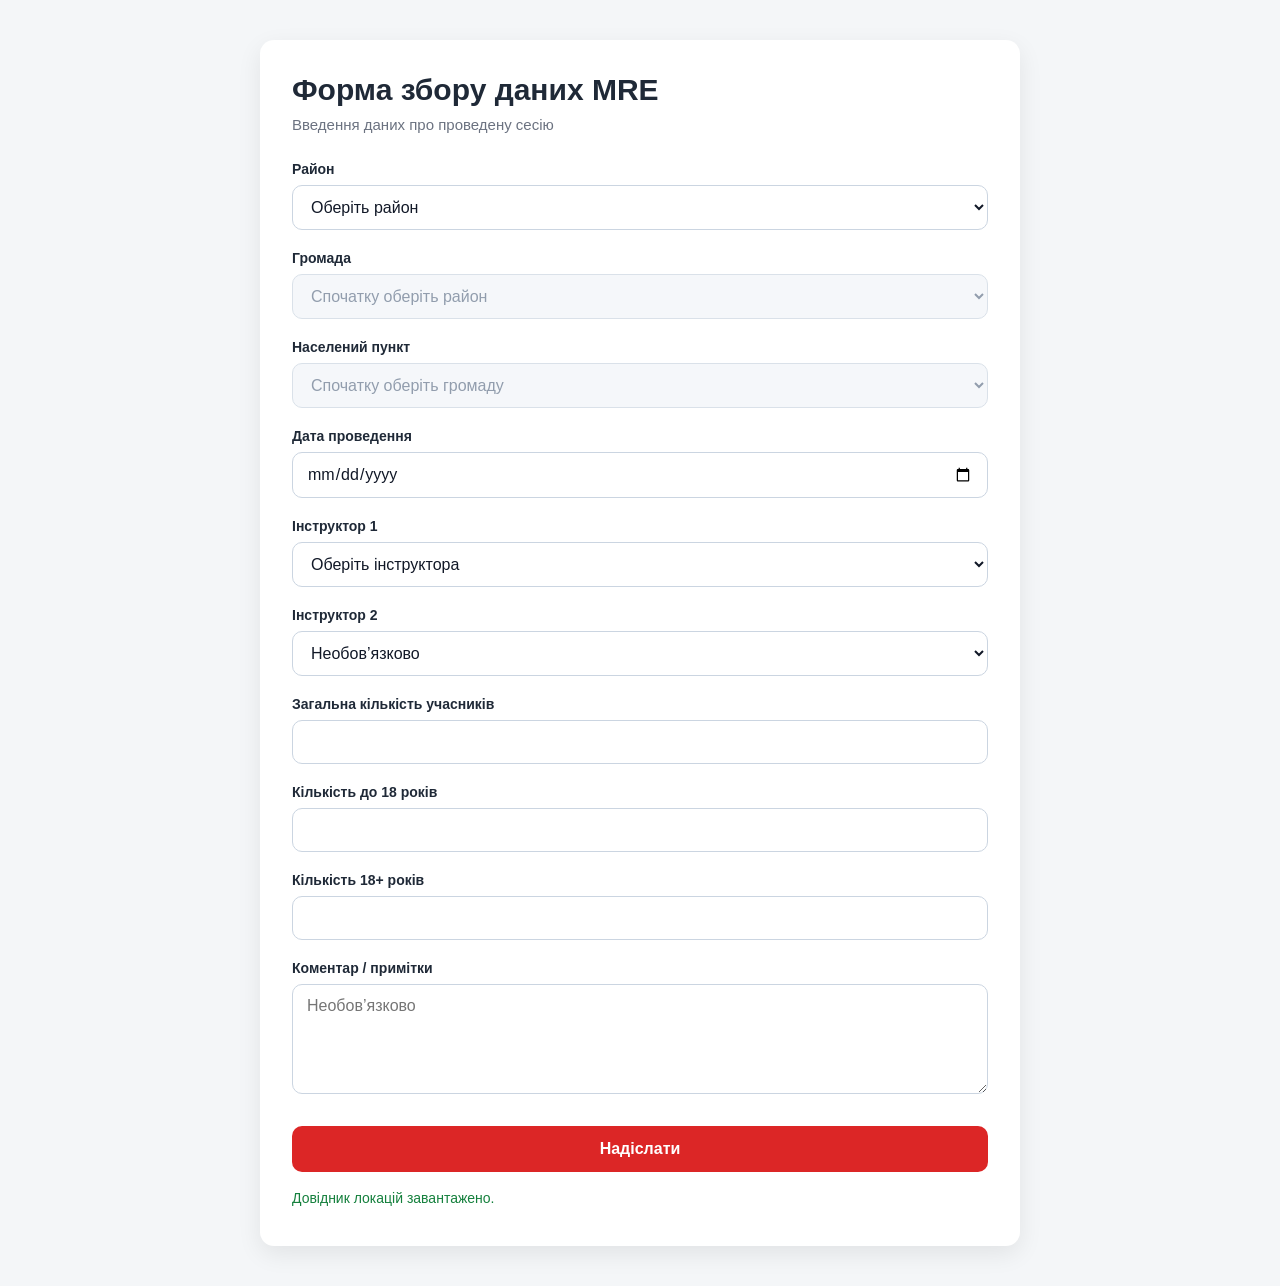
==== form/index.html @ c8072a30 "Update index.html" ====
<!DOCTYPE html>
<html lang="uk">
<head>
  <meta charset="UTF-8" />
  <meta name="viewport" content="width=device-width, initial-scale=1.0" />
  <title>Форма збору даних MRE</title>
  <link rel="stylesheet" href="styles.css" />
</head>
<body>
  <main class="container">
    <h1>Форма збору даних MRE</h1>
    <p class="subtitle">Введення даних про проведену сесію</p>

    <form
  id="mre-form"
  action="https://script.google.com/macros/s/AKfycbyiDID7u07n2C8rDc_DIfYYVn6OS-0FaAoLCpNl3jDyi7A2bpZiKJfj62TiwYLvjsWFvw/exec"
  method="POST"
  target="hidden_iframe"
>
      <div class="field">
        <label for="raion">Район</label>
        <select id="raion" name="raion" required>
          <option value="">Оберіть район</option>
        </select>
      </div>

      <div class="field">
        <label for="hromada">Громада</label>
        <select id="hromada" name="hromada" required disabled>
          <option value="">Спочатку оберіть район</option>
        </select>
      </div>

      <div class="field">
        <label for="settlement">Населений пункт</label>
        <select id="settlement" name="settlement" required disabled>
          <option value="">Спочатку оберіть громаду</option>
        </select>
      </div>

      <div class="field">
        <label for="session_date">Дата проведення</label>
        <input type="date" id="session_date" name="session_date" required />
      </div>

      <div class="field">
  <label for="instructor_1">Інструктор 1</label>
  <select id="instructor_1" name="instructor_1" required>
    <option value="">Оберіть інструктора</option>
    <option value="Гарбузов В.">Гарбузов В.</option>
    <option value="Карпенко Н.">Карпенко Н.</option>
    <option value="Завадський К.">Завадський К.</option>
    <option value="Сластієнко В.">Сластієнко В.</option>
    <option value="Тікус А.">Тікус А.</option>
    <option value="Маркін А.">Маркін А.</option>
    <option value="Бондар О.">Бондар О.</option>
    <option value="Гаркуша А.">Гаркуша А.</option>
  </select>
</div>

<div class="field">
  <label for="instructor_2">Інструктор 2</label>
  <select id="instructor_2" name="instructor_2">
    <option value="">Необов’язково</option>
    <option value="Гарбузов В.">Гарбузов В.</option>
    <option value="Карпенко Н.">Карпенко Н.</option>
    <option value="Завадський К.">Завадський К.</option>
    <option value="Сластієнко В.">Сластієнко В.</option>
    <option value="Тікус А.">Тікус А.</option>
    <option value="Маркін А.">Маркін А.</option>
    <option value="Бондар О.">Бондар О.</option>
    <option value="Гаркуша А.">Гаркуша А.</option>
  </select>
</div>

      <div class="field">
        <label for="participants_total">Загальна кількість учасників</label>
        <input type="number" id="participants_total" name="participants_total" min="0" required />
      </div>

      <div class="field">
        <label for="participants_u18">Кількість до 18 років</label>
        <input type="number" id="participants_u18" name="participants_u18" min="0" required />
      </div>

      <div class="field">
        <label for="participants_18plus">Кількість 18+ років</label>
        <input type="number" id="participants_18plus" name="participants_18plus" min="0" required />
      </div>

      <div class="field">
        <label for="notes">Коментар / примітки</label>
        <textarea id="notes" name="notes" rows="4" placeholder="Необов’язково"></textarea>
      </div>

      <div class="actions">
        <button type="submit">Надіслати</button>
      </div>

      <div id="form-status" class="status" aria-live="polite"></div>
    </form>
  </main>

  <script src="app.js"></script>
  <iframe name="hidden_iframe" id="hidden_iframe" style="display:none;"></iframe>
</body>
</html>
---- form/styles.css ----
* {
  box-sizing: border-box;
}

html,
body {
  margin: 0;
  padding: 0;
  font-family: Arial, sans-serif;
  background: #f4f6f8;
  color: #1f2937;
}

body {
  min-height: 100vh;
}

.container {
  max-width: 760px;
  margin: 40px auto;
  background: #ffffff;
  padding: 32px;
  border-radius: 14px;
  box-shadow: 0 8px 24px rgba(0, 0, 0, 0.08);
}

h1 {
  margin: 0 0 8px;
  font-size: 30px;
  line-height: 1.2;
}

.subtitle {
  margin: 0 0 28px;
  color: #6b7280;
  font-size: 15px;
}

.field {
  margin-bottom: 20px;
}

label {
  display: block;
  margin-bottom: 8px;
  font-weight: 600;
  font-size: 14px;
}

input,
select,
textarea,
button {
  width: 100%;
  font: inherit;
}

input,
select,
textarea {
  border: 1px solid #cbd5e1;
  border-radius: 10px;
  padding: 12px 14px;
  background: #fff;
  color: #111827;
}

input:focus,
select:focus,
textarea:focus {
  outline: none;
  border-color: #2563eb;
  box-shadow: 0 0 0 3px rgba(37, 99, 235, 0.12);
}

select:disabled,
input:disabled,
textarea:disabled {
  background: #f1f5f9;
  color: #64748b;
  cursor: not-allowed;
}

textarea {
  resize: vertical;
  min-height: 110px;
}

.actions {
  margin-top: 28px;
}

button {
  border: none;
  border-radius: 10px;
  padding: 14px 18px;
  background: #dc2626;
  color: #ffffff;
  font-weight: 700;
  cursor: pointer;
  transition: background 0.2s ease;
}

button:hover {
  background: #b91c1c;
}

button:disabled {
  background: #94a3b8;
  cursor: not-allowed;
}

.status {
  margin-top: 18px;
  min-height: 24px;
  font-size: 14px;
}

.status.success {
  color: #15803d;
}

.status.error {
  color: #b91c1c;
}

.status.info {
  color: #1d4ed8;
}

@media (max-width: 640px) {
  .container {
    margin: 16px;
    padding: 20px;
  }

  h1 {
    font-size: 24px;
  }
}
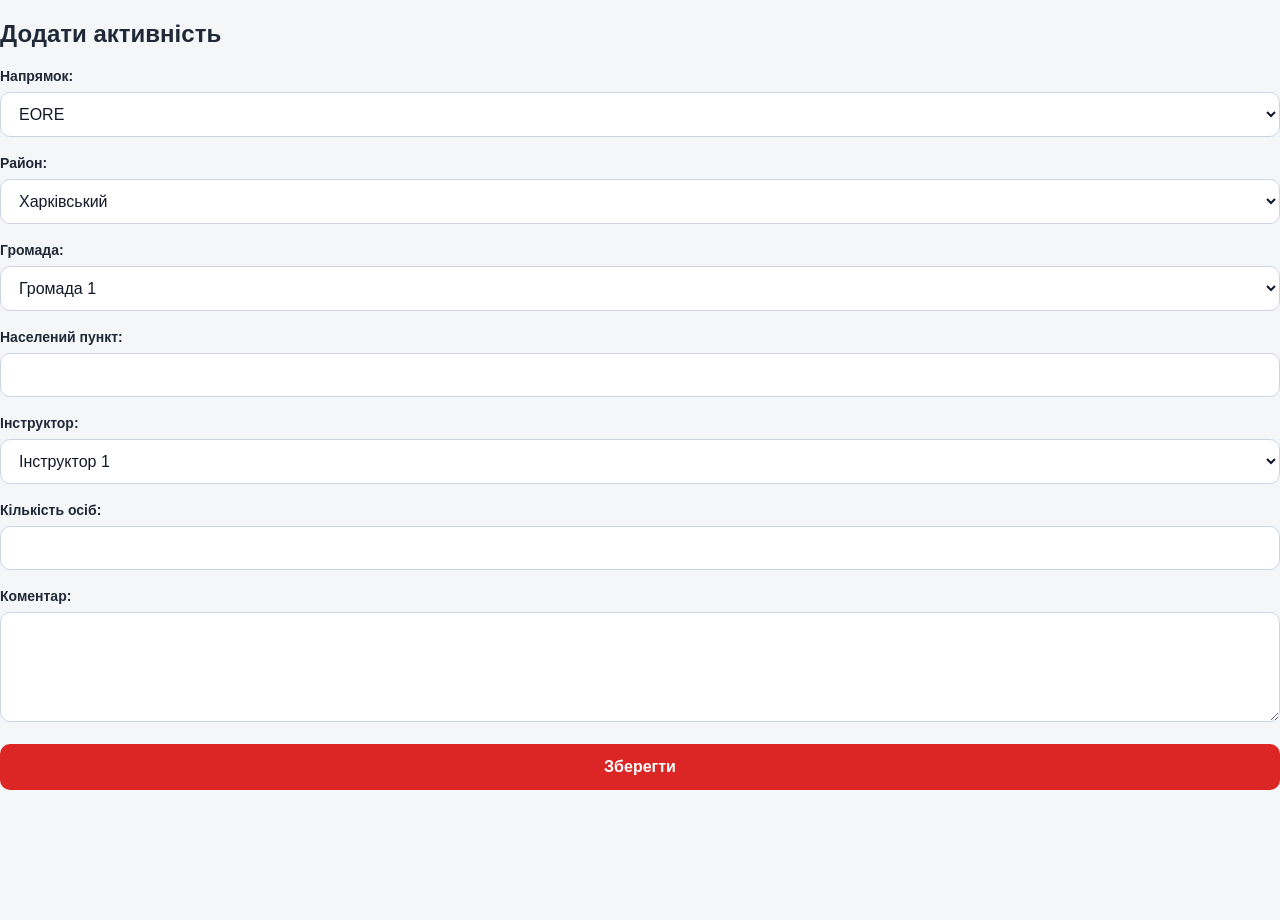
==== commit 1e3d6680: "Refactor activity form structure and labels" ====
--- a/form/index.html
+++ b/form/index.html
@@ -1,107 +1,109 @@
 <!DOCTYPE html>
 <html lang="uk">
 <head>
+  <!-- Open Graph -->
+<meta property="og:type" content="website" />
+
+<meta property="og:title" content="Додати MRE-сесію — Mine Risk Map" />
+<meta property="og:description" content="Форма для внесення нових сесій інформування про мінну небезпеку в Харківській області." />
+
+<meta property="og:url" content="https://deafinicio.github.io/mine-risk-map/form/" />
+
+<meta property="og:image" content="https://deafinicio.github.io/mine-risk-map/assets/preview-form.jpg" />
+<meta property="og:image:secure_url" content="https://deafinicio.github.io/mine-risk-map/assets/preview-form.jpg" />
+<meta property="og:image:type" content="image/jpeg" />
+<meta property="og:image:width" content="1200" />
+<meta property="og:image:height" content="630" />
+
+<meta property="og:site_name" content="Mine Risk Map" />
+<meta property="og:locale" content="uk_UA" />
+
+<!-- Twitter (на всяк випадок) -->
+<meta name="twitter:card" content="summary_large_image" />
+<meta name="twitter:title" content="Додати MRE-сесію — Mine Risk Map" />
+<meta name="twitter:description" content="Швидке внесення даних про сесії інформування щодо мінної небезпеки." />
+<meta name="twitter:image" content="https://deafinicio.github.io/mine-risk-map/assets/preview-form.jpg" />
   <meta charset="UTF-8" />
   <meta name="viewport" content="width=device-width, initial-scale=1.0" />
   <title>Форма збору даних MRE</title>
   <link rel="stylesheet" href="styles.css" />
 </head>
+<!DOCTYPE html>
+<html lang="uk">
+<head>
+  <meta charset="UTF-8">
+  <title>Activity Form</title>
+  <script defer src="script.js"></script>
+</head>
+
 <body>
-  <main class="container">
-    <h1>Форма збору даних MRE</h1>
-    <p class="subtitle">Введення даних про проведену сесію</p>
 
-    <form
-  id="mre-form"
-  action="https://script.google.com/macros/s/AKfycbyiDID7u07n2C8rDc_DIfYYVn6OS-0FaAoLCpNl3jDyi7A2bpZiKJfj62TiwYLvjsWFvw/exec"
-  method="POST"
-  target="hidden_iframe"
->
-      <div class="field">
-        <label for="raion">Район</label>
-        <select id="raion" name="raion" required>
-          <option value="">Оберіть район</option>
-        </select>
-      </div>
+<h2>Додати активність</h2>
 
-      <div class="field">
-        <label for="hromada">Громада</label>
-        <select id="hromada" name="hromada" required disabled>
-          <option value="">Спочатку оберіть район</option>
-        </select>
-      </div>
+<form id="activity-form">
 
-      <div class="field">
-        <label for="settlement">Населений пункт</label>
-        <select id="settlement" name="settlement" required disabled>
-          <option value="">Спочатку оберіть громаду</option>
-        </select>
-      </div>
+  <!-- НАПРЯМОК -->
+  <label>Напрямок:</label>
+  <select id="direction">
+    <option value="EORE">EORE</option>
+    <option value="DIR2">Напрямок 2</option>
+    <option value="DIR3">Напрямок 3</option>
+    <option value="DIR4">Напрямок 4</option>
+    <option value="DIR5">Напрямок 5</option>
+  </select>
 
-      <div class="field">
-        <label for="session_date">Дата проведення</label>
-        <input type="date" id="session_date" name="session_date" required />
-      </div>
+  <br><br>
 
-      <div class="field">
-  <label for="instructor_1">Інструктор 1</label>
-  <select id="instructor_1" name="instructor_1" required>
-    <option value="">Оберіть інструктора</option>
-    <option value="Гарбузов В.">Гарбузов В.</option>
-    <option value="Карпенко Н.">Карпенко Н.</option>
-    <option value="Завадський К.">Завадський К.</option>
-    <option value="Сластієнко В.">Сластієнко В.</option>
-    <option value="Тікус А.">Тікус А.</option>
-    <option value="Маркін А.">Маркін А.</option>
-    <option value="Бондар О.">Бондар О.</option>
-    <option value="Гаркуша А.">Гаркуша А.</option>
+  <!-- РАЙОН -->
+  <label>Район:</label>
+  <select id="district">
+    <option>Харківський</option>
+    <option>Ізюмський</option>
   </select>
-</div>
 
-<div class="field">
-  <label for="instructor_2">Інструктор 2</label>
-  <select id="instructor_2" name="instructor_2">
-    <option value="">Необов’язково</option>
-    <option value="Гарбузов В.">Гарбузов В.</option>
-    <option value="Карпенко Н.">Карпенко Н.</option>
-    <option value="Завадський К.">Завадський К.</option>
-    <option value="Сластієнко В.">Сластієнко В.</option>
-    <option value="Тікус А.">Тікус А.</option>
-    <option value="Маркін А.">Маркін А.</option>
-    <option value="Бондар О.">Бондар О.</option>
-    <option value="Гаркуша А.">Гаркуша А.</option>
+  <br><br>
+
+  <!-- ГРОМАДА -->
+  <label>Громада:</label>
+  <select id="community">
+    <option>Громада 1</option>
+    <option>Громада 2</option>
   </select>
-</div>
 
-      <div class="field">
-        <label for="participants_total">Загальна кількість учасників</label>
-        <input type="number" id="participants_total" name="participants_total" min="0" required />
-      </div>
+  <br><br>
 
-      <div class="field">
-        <label for="participants_u18">Кількість до 18 років</label>
-        <input type="number" id="participants_u18" name="participants_u18" min="0" required />
-      </div>
+  <!-- НАСЕЛЕНИЙ ПУНКТ -->
+  <label>Населений пункт:</label>
+  <input type="text" id="settlement">
 
-      <div class="field">
-        <label for="participants_18plus">Кількість 18+ років</label>
-        <input type="number" id="participants_18plus" name="participants_18plus" min="0" required />
-      </div>
+  <br><br>
 
-      <div class="field">
-        <label for="notes">Коментар / примітки</label>
-        <textarea id="notes" name="notes" rows="4" placeholder="Необов’язково"></textarea>
-      </div>
+  <!-- ІНСТРУКТОР (ТІЛЬКИ EORE) -->
+  <div id="instructor-wrapper">
+    <label>Інструктор:</label>
+    <select id="instructor">
+      <option>Інструктор 1</option>
+      <option>Інструктор 2</option>
+    </select>
+  </div>
 
-      <div class="actions">
-        <button type="submit">Надіслати</button>
-      </div>
+  <br>
 
-      <div id="form-status" class="status" aria-live="polite"></div>
-    </form>
-  </main>
+  <!-- КІЛЬКІСТЬ -->
+  <label id="beneficiaries-label">Кількість осіб:</label>
+  <input type="number" id="beneficiaries">
 
-  <script src="app.js"></script>
-  <iframe name="hidden_iframe" id="hidden_iframe" style="display:none;"></iframe>
+  <br><br>
+
+  <!-- КОМЕНТАР -->
+  <label>Коментар:</label>
+  <textarea id="comment"></textarea>
+
+  <br><br>
+
+  <button type="submit">Зберегти</button>
+
+</form>
+
 </body>
 </html>
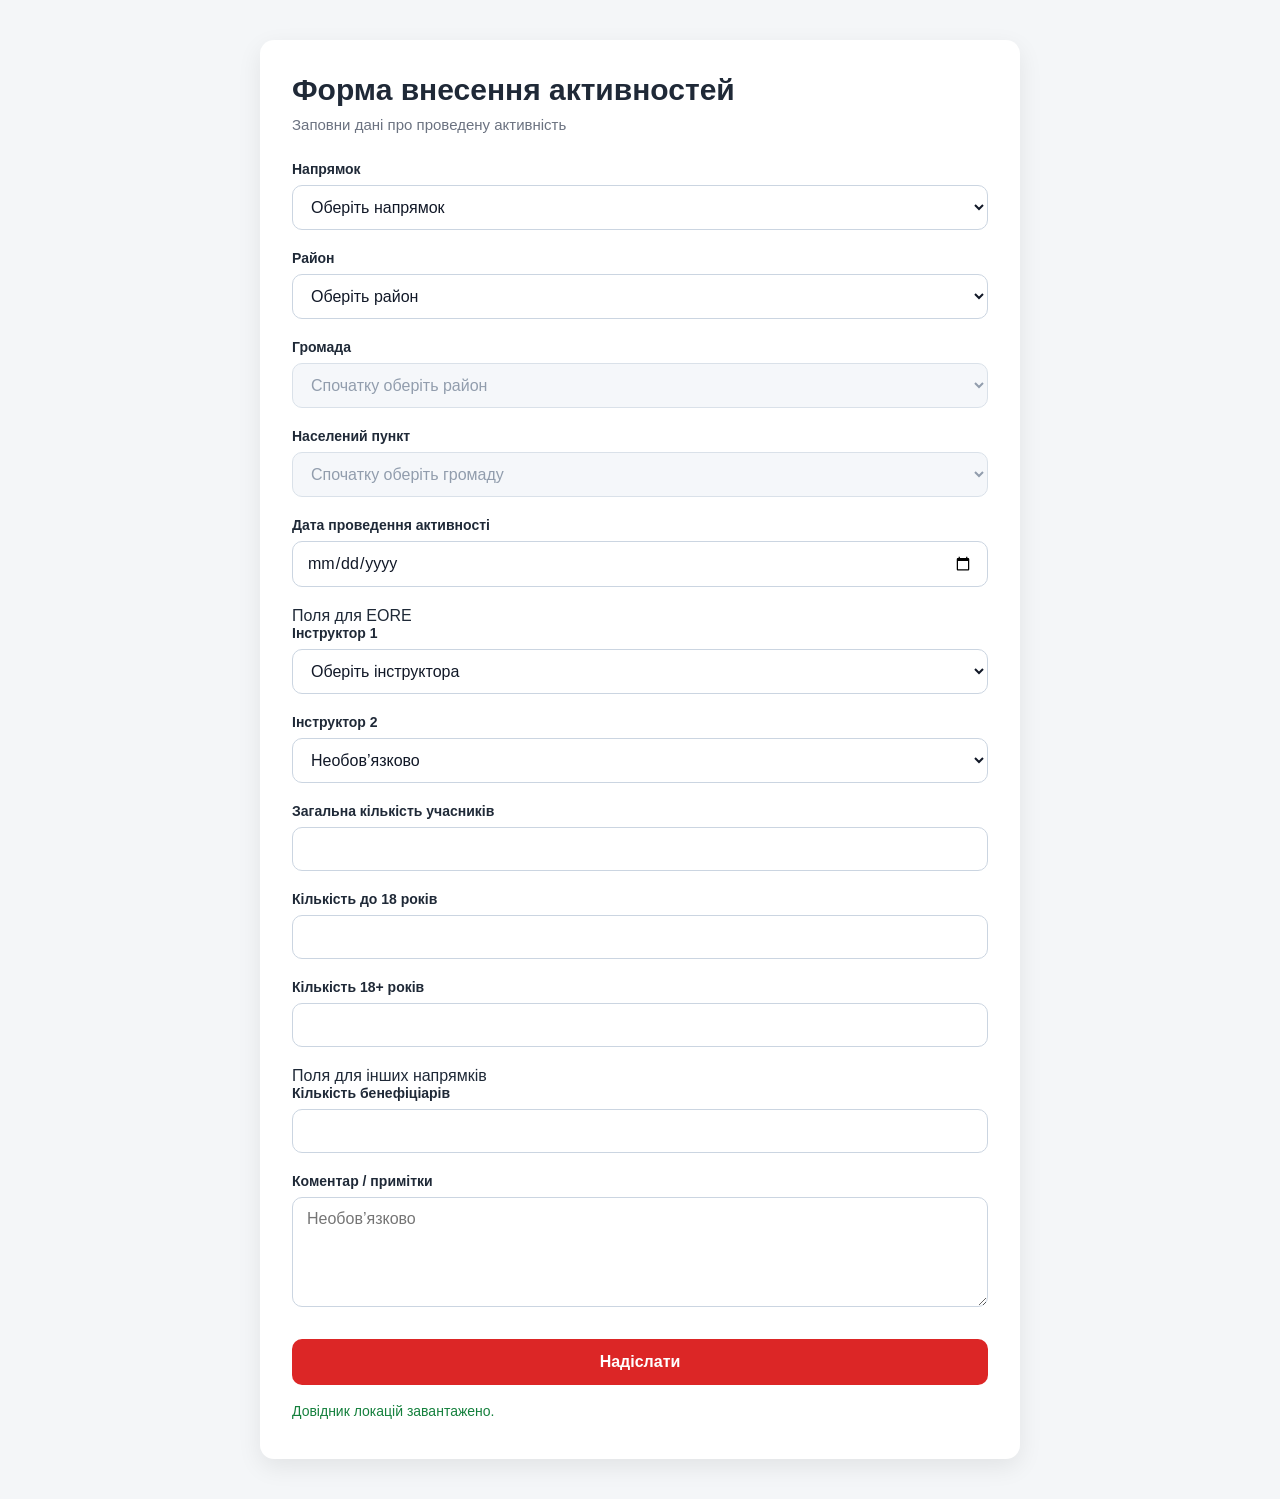
==== commit 26c1a855: "Update Open Graph and Twitter meta tags" ====
--- a/form/index.html
+++ b/form/index.html
@@ -2,108 +2,151 @@
 <html lang="uk">
 <head>
   <!-- Open Graph -->
-<meta property="og:type" content="website" />
+  <meta property="og:type" content="website" />
+  <meta property="og:title" content="Форма внесення активностей — Activity Heatmap" />
+  <meta property="og:description" content="Форма для внесення даних про активності організації в Харківській області." />
+  <meta property="og:url" content="https://kh-urcs.github.io/activity-heatmap/form/" />
+  <meta property="og:image" content="https://kh-urcs.github.io/activity-heatmap/assets/preview-form.jpg" />
+  <meta property="og:image:secure_url" content="https://kh-urcs.github.io/activity-heatmap/assets/preview-form.jpg" />
+  <meta property="og:image:type" content="image/jpeg" />
+  <meta property="og:image:width" content="1200" />
+  <meta property="og:image:height" content="630" />
+  <meta property="og:site_name" content="Activity Heatmap" />
+  <meta property="og:locale" content="uk_UA" />
 
-<meta property="og:title" content="Додати MRE-сесію — Mine Risk Map" />
-<meta property="og:description" content="Форма для внесення нових сесій інформування про мінну небезпеку в Харківській області." />
+  <meta name="twitter:card" content="summary_large_image" />
+  <meta name="twitter:title" content="Форма внесення активностей — Activity Heatmap" />
+  <meta name="twitter:description" content="Швидке внесення даних про активності організації." />
+  <meta name="twitter:image" content="https://kh-urcs.github.io/activity-heatmap/assets/preview-form.jpg" />
 
-<meta property="og:url" content="https://deafinicio.github.io/mine-risk-map/form/" />
-
-<meta property="og:image" content="https://deafinicio.github.io/mine-risk-map/assets/preview-form.jpg" />
-<meta property="og:image:secure_url" content="https://deafinicio.github.io/mine-risk-map/assets/preview-form.jpg" />
-<meta property="og:image:type" content="image/jpeg" />
-<meta property="og:image:width" content="1200" />
-<meta property="og:image:height" content="630" />
-
-<meta property="og:site_name" content="Mine Risk Map" />
-<meta property="og:locale" content="uk_UA" />
-
-<!-- Twitter (на всяк випадок) -->
-<meta name="twitter:card" content="summary_large_image" />
-<meta name="twitter:title" content="Додати MRE-сесію — Mine Risk Map" />
-<meta name="twitter:description" content="Швидке внесення даних про сесії інформування щодо мінної небезпеки." />
-<meta name="twitter:image" content="https://deafinicio.github.io/mine-risk-map/assets/preview-form.jpg" />
   <meta charset="UTF-8" />
   <meta name="viewport" content="width=device-width, initial-scale=1.0" />
-  <title>Форма збору даних MRE</title>
+  <title>Форма внесення активностей</title>
   <link rel="stylesheet" href="styles.css" />
 </head>
-<!DOCTYPE html>
-<html lang="uk">
-<head>
-  <meta charset="UTF-8">
-  <title>Activity Form</title>
-  <script defer src="script.js"></script>
-</head>
+<body>
+  <main class="container">
+    <h1>Форма внесення активностей</h1>
+    <p class="subtitle">Заповни дані про проведену активність</p>
 
-<body>
+    <form
+      id="mre-form"
+      action="https://script.google.com/macros/s/AKfycbyiDID7u07n2C8rDc_DIfYYVn6OS-0FaAoLCpNl3jDyi7A2bpZiKJfj62TiwYLvjsWFvw/exec"
+      method="POST"
+      target="hidden_iframe"
+    >
+      <div class="field">
+        <label for="direction">Напрямок</label>
+        <select id="direction" name="direction" required>
+          <option value="">Оберіть напрямок</option>
+          <option value="EORE">EORE</option>
+          <option value="Напрямок 2">Напрямок 2</option>
+          <option value="Напрямок 3">Напрямок 3</option>
+          <option value="Напрямок 4">Напрямок 4</option>
+          <option value="Напрямок 5">Напрямок 5</option>
+        </select>
+      </div>
 
-<h2>Додати активність</h2>
+      <div class="field">
+        <label for="raion">Район</label>
+        <select id="raion" name="raion" required>
+          <option value="">Оберіть район</option>
+        </select>
+      </div>
 
-<form id="activity-form">
+      <div class="field">
+        <label for="hromada">Громада</label>
+        <select id="hromada" name="hromada" required disabled>
+          <option value="">Спочатку оберіть район</option>
+        </select>
+      </div>
 
-  <!-- НАПРЯМОК -->
-  <label>Напрямок:</label>
-  <select id="direction">
-    <option value="EORE">EORE</option>
-    <option value="DIR2">Напрямок 2</option>
-    <option value="DIR3">Напрямок 3</option>
-    <option value="DIR4">Напрямок 4</option>
-    <option value="DIR5">Напрямок 5</option>
-  </select>
+      <div class="field">
+        <label for="settlement">Населений пункт</label>
+        <select id="settlement" name="settlement" required disabled>
+          <option value="">Спочатку оберіть громаду</option>
+        </select>
+      </div>
 
-  <br><br>
+      <div class="field">
+        <label for="session_date">Дата проведення активності</label>
+        <input type="date" id="session_date" name="session_date" required />
+      </div>
 
-  <!-- РАЙОН -->
-  <label>Район:</label>
-  <select id="district">
-    <option>Харківський</option>
-    <option>Ізюмський</option>
-  </select>
+      <!-- Блок тільки для EORE -->
+      <section id="eore-fields" class="conditional-section">
+        <div class="section-title">Поля для EORE</div>
 
-  <br><br>
+        <div class="field">
+          <label for="instructor_1">Інструктор 1</label>
+          <select id="instructor_1" name="instructor_1" required>
+            <option value="">Оберіть інструктора</option>
+            <option value="Гарбузов В.">Гарбузов В.</option>
+            <option value="Карпенко Н.">Карпенко Н.</option>
+            <option value="Завадський К.">Завадський К.</option>
+            <option value="Сластієнко В.">Сластієнко В.</option>
+            <option value="Тікус А.">Тікус А.</option>
+            <option value="Маркін А.">Маркін А.</option>
+            <option value="Бондар О.">Бондар О.</option>
+            <option value="Гаркуша А.">Гаркуша А.</option>
+          </select>
+        </div>
 
-  <!-- ГРОМАДА -->
-  <label>Громада:</label>
-  <select id="community">
-    <option>Громада 1</option>
-    <option>Громада 2</option>
-  </select>
+        <div class="field">
+          <label for="instructor_2">Інструктор 2</label>
+          <select id="instructor_2" name="instructor_2">
+            <option value="">Необов’язково</option>
+            <option value="Гарбузов В.">Гарбузов В.</option>
+            <option value="Карпенко Н.">Карпенко Н.</option>
+            <option value="Завадський К.">Завадський К.</option>
+            <option value="Сластієнко В.">Сластієнко В.</option>
+            <option value="Тікус А.">Тікус А.</option>
+            <option value="Маркін А.">Маркін А.</option>
+            <option value="Бондар О.">Бондар О.</option>
+            <option value="Гаркуша А.">Гаркуша А.</option>
+          </select>
+        </div>
 
-  <br><br>
+        <div class="field">
+          <label for="participants_total">Загальна кількість учасників</label>
+          <input type="number" id="participants_total" name="participants_total" min="0" required />
+        </div>
 
-  <!-- НАСЕЛЕНИЙ ПУНКТ -->
-  <label>Населений пункт:</label>
-  <input type="text" id="settlement">
+        <div class="field">
+          <label for="participants_u18">Кількість до 18 років</label>
+          <input type="number" id="participants_u18" name="participants_u18" min="0" required />
+        </div>
 
-  <br><br>
+        <div class="field">
+          <label for="participants_18plus">Кількість 18+ років</label>
+          <input type="number" id="participants_18plus" name="participants_18plus" min="0" required />
+        </div>
+      </section>
 
-  <!-- ІНСТРУКТОР (ТІЛЬКИ EORE) -->
-  <div id="instructor-wrapper">
-    <label>Інструктор:</label>
-    <select id="instructor">
-      <option>Інструктор 1</option>
-      <option>Інструктор 2</option>
-    </select>
-  </div>
+      <!-- Блок для інших напрямків -->
+      <section id="other-direction-fields" class="conditional-section hidden">
+        <div class="section-title">Поля для інших напрямків</div>
 
-  <br>
+        <div class="field">
+          <label for="beneficiaries_total">Кількість бенефіціарів</label>
+          <input type="number" id="beneficiaries_total" name="beneficiaries_total" min="0" />
+        </div>
+      </section>
 
-  <!-- КІЛЬКІСТЬ -->
-  <label id="beneficiaries-label">Кількість осіб:</label>
-  <input type="number" id="beneficiaries">
+      <div class="field">
+        <label for="notes">Коментар / примітки</label>
+        <textarea id="notes" name="notes" rows="4" placeholder="Необов’язково"></textarea>
+      </div>
 
-  <br><br>
+      <div class="actions">
+        <button type="submit">Надіслати</button>
+      </div>
 
-  <!-- КОМЕНТАР -->
-  <label>Коментар:</label>
-  <textarea id="comment"></textarea>
+      <div id="form-status" class="status" aria-live="polite"></div>
+    </form>
+  </main>
 
-  <br><br>
-
-  <button type="submit">Зберегти</button>
-
-</form>
-
+  <script src="app.js"></script>
+  <iframe name="hidden_iframe" id="hidden_iframe" style="display:none;"></iframe>
 </body>
 </html>
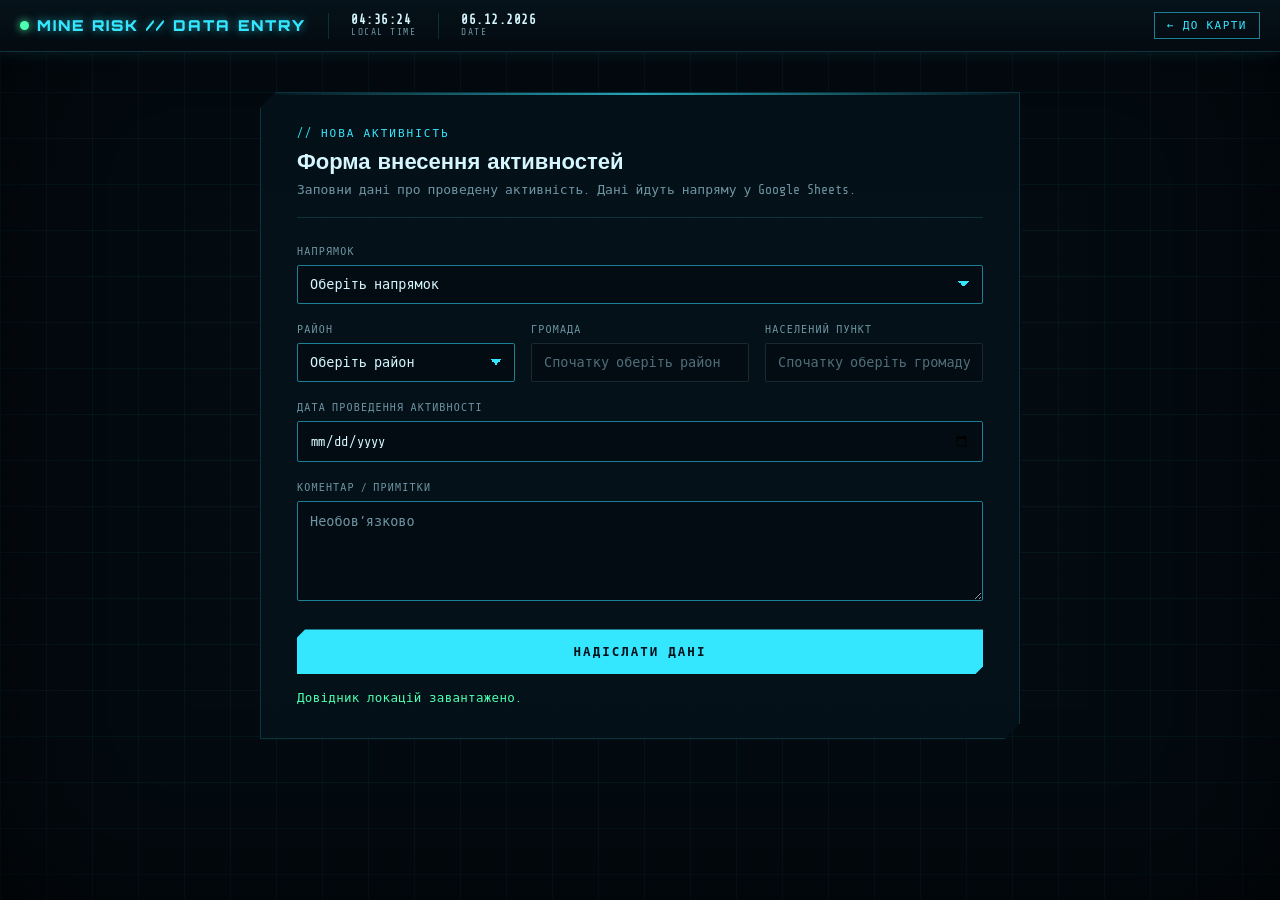
==== commit 6dd5c0d3: "Enhance form layout and add metadata Added additional metadata and improved form layout with new ele" ====
--- a/form/index.html
+++ b/form/index.html
@@ -21,32 +21,54 @@
 
   <meta charset="UTF-8" />
   <meta name="viewport" content="width=device-width, initial-scale=1.0" />
-  <title>Форма внесення активностей</title>
+  <title>Форма внесення активностей — Mine Risk Map</title>
+
+  <link rel="preconnect" href="https://fonts.googleapis.com">
+  <link rel="preconnect" href="https://fonts.gstatic.com" crossorigin>
+  <link href="https://fonts.googleapis.com/css2?family=Orbitron:wght@500;700;900&family=Share+Tech+Mono&display=swap" rel="stylesheet">
+
   <link rel="stylesheet" href="styles.css" />
 </head>
 <body>
-  <main class="container">
-    <h1>Форма внесення активностей</h1>
-    <p class="subtitle">Заповни дані про проведену активність</p>
 
-    <form
-      id="mre-form"
-      action="https://script.google.com/macros/s/AKfycbyiDID7u07n2C8rDc_DIfYYVn6OS-0FaAoLCpNl3jDyi7A2bpZiKJfj62TiwYLvjsWFvw/exec"
-      method="POST"
-      target="hidden_iframe"
-    >
-      <div class="field">
-        <label for="direction">Напрямок</label>
-        <select id="direction" name="direction" required>
-          <option value="">Оберіть напрямок</option>
-          <option value="EORE">EORE</option>
-          <option value="Напрямок 2">Напрямок 2</option>
-          <option value="Напрямок 3">Напрямок 3</option>
-          <option value="Напрямок 4">Напрямок 4</option>
-          <option value="Напрямок 5">Напрямок 5</option>
-        </select>
-      </div>
+<div id="hud-bg"></div>
+<div id="hud-scan"></div>
+<div id="hud-vignette"></div>
 
+<div id="top-bar">
+  <div class="brand">MINE RISK // DATA ENTRY</div>
+  <div class="hud-sep"></div>
+  <div class="hud-stat"><b id="hud-clock">--:--:--</b><span>local time</span></div>
+  <div class="hud-sep"></div>
+  <div class="hud-stat"><b id="hud-date">----</b><span>date</span></div>
+  <div class="spacer"></div>
+  <a class="back-link" href="../index.html">← До карти</a>
+</div>
+
+<main class="container">
+  <div class="panel-topline"></div>
+  <h1><span class="eyebrow">// нова активність</span>Форма внесення активностей</h1>
+  <p class="subtitle">Заповни дані про проведену активність. Дані йдуть напряму у Google Sheets.</p>
+
+  <form
+    id="mre-form"
+    action="https://script.google.com/macros/s/AKfycbyiDID7u07n2C8rDc_DIfYYVn6OS-0FaAoLCpNl3jDyi7A2bpZiKJfj62TiwYLvjsWFvw/exec"
+    method="POST"
+    target="hidden_iframe"
+  >
+    <div class="field">
+      <label for="direction">Напрямок</label>
+      <select id="direction" name="direction" required>
+        <option value="">Оберіть напрямок</option>
+        <option value="EORE">EORE</option>
+        <option value="Напрямок 2">Напрямок 2</option>
+        <option value="Напрямок 3">Напрямок 3</option>
+        <option value="Напрямок 4">Напрямок 4</option>
+        <option value="Напрямок 5">Напрямок 5</option>
+      </select>
+    </div>
+
+    <div class="field-row">
       <div class="field">
         <label for="raion">Район</label>
         <select id="raion" name="raion" required>
@@ -67,16 +89,18 @@
           <option value="">Спочатку оберіть громаду</option>
         </select>
       </div>
+    </div>
 
-      <div class="field">
-        <label for="session_date">Дата проведення активності</label>
-        <input type="date" id="session_date" name="session_date" required />
-      </div>
+    <div class="field">
+      <label for="session_date">Дата проведення активності</label>
+      <input type="date" id="session_date" name="session_date" required />
+    </div>
 
-      <!-- Блок тільки для EORE -->
-      <section id="eore-fields" class="conditional-section">
-        <div class="section-title">Поля для EORE</div>
+    <!-- Блок тільки для EORE -->
+    <section id="eore-fields" class="conditional-section">
+      <div class="section-title">Поля для EORE</div>
 
+      <div class="field-row">
         <div class="field">
           <label for="instructor_1">Інструктор 1</label>
           <select id="instructor_1" name="instructor_1" required>
@@ -106,7 +130,9 @@
             <option value="Гаркуша А.">Гаркуша А.</option>
           </select>
         </div>
+      </div>
 
+      <div class="field-row three">
         <div class="field">
           <label for="participants_total">Загальна кількість учасників</label>
           <input type="number" id="participants_total" name="participants_total" min="0" required />
@@ -121,32 +147,44 @@
           <label for="participants_18plus">Кількість 18+ років</label>
           <input type="number" id="participants_18plus" name="participants_18plus" min="0" required />
         </div>
-      </section>
+      </div>
+    </section>
 
-      <!-- Блок для інших напрямків -->
-      <section id="other-direction-fields" class="conditional-section hidden">
-        <div class="section-title">Поля для інших напрямків</div>
-
-        <div class="field">
-          <label for="beneficiaries_total">Кількість бенефіціарів</label>
-          <input type="number" id="beneficiaries_total" name="beneficiaries_total" min="0" />
-        </div>
-      </section>
+    <!-- Блок для інших напрямків -->
+    <section id="other-direction-fields" class="conditional-section hidden">
+      <div class="section-title">Поля для інших напрямків</div>
 
       <div class="field">
-        <label for="notes">Коментар / примітки</label>
-        <textarea id="notes" name="notes" rows="4" placeholder="Необов’язково"></textarea>
+        <label for="beneficiaries_total">Кількість бенефіціарів</label>
+        <input type="number" id="beneficiaries_total" name="beneficiaries_total" min="0" />
       </div>
+    </section>
 
-      <div class="actions">
-        <button type="submit">Надіслати</button>
-      </div>
+    <div class="field">
+      <label for="notes">Коментар / примітки</label>
+      <textarea id="notes" name="notes" rows="4" placeholder="Необов’язково"></textarea>
+    </div>
 
-      <div id="form-status" class="status" aria-live="polite"></div>
-    </form>
-  </main>
+    <div class="actions">
+      <button type="submit">Надіслати дані</button>
+    </div>
 
-  <script src="app.js"></script>
-  <iframe name="hidden_iframe" id="hidden_iframe" style="display:none;"></iframe>
+    <div id="form-status" class="status" aria-live="polite"></div>
+  </form>
+</main>
+
+<script src="app.js"></script>
+<script>
+  function tickClock() {
+    const now = new Date();
+    const clockEl = document.getElementById("hud-clock");
+    const dateEl = document.getElementById("hud-date");
+    if (clockEl) clockEl.textContent = now.toLocaleTimeString("uk-UA", { hour12: false });
+    if (dateEl) dateEl.textContent = now.toLocaleDateString("uk-UA");
+  }
+  tickClock();
+  setInterval(tickClock, 1000);
+</script>
+<iframe name="hidden_iframe" id="hidden_iframe" style="display:none;"></iframe>
 </body>
 </html>
--- a/form/styles.css
+++ b/form/styles.css
@@ -1,3 +1,22 @@
+:root{
+  --bg:            #030a10;
+  --bg-deep:       #010509;
+  --panel:         rgba(5, 18, 26, .90);
+  --panel-soft:    rgba(5, 18, 26, .72);
+  --line:          rgba(51, 226, 255, .16);
+  --grid:          rgba(51, 226, 255, .05);
+  --cyan:          #35e6ff;
+  --cyan-dim:      #1c7f96;
+  --cyan-soft:     rgba(53, 230, 255, .12);
+  --green:         #4dffb0;
+  --amber:         #ffcc4d;
+  --red:           #ff5b5b;
+  --text:          #d6f6ff;
+  --text-dim:      #6f95a3;
+  --font-display:  'Orbitron', sans-serif;
+  --font-mono:     'Share Tech Mono', monospace;
+}
+
 * {
   box-sizing: border-box;
 }
@@ -6,45 +25,196 @@
 body {
   margin: 0;
   padding: 0;
-  font-family: Arial, sans-serif;
-  background: #f4f6f8;
-  color: #1f2937;
-}
+  min-height: 100%;
+  font-family: var(--font-mono);
+  background: var(--bg);
+  color: var(--text);
+}
+
+/* ---------- ambient HUD chrome (shared with map) ---------- */
+
+#hud-bg{
+  position:fixed; inset:0; z-index:0; pointer-events:none;
+  background-image:
+    linear-gradient(var(--grid) 1px, transparent 1px),
+    linear-gradient(90deg, var(--grid) 1px, transparent 1px);
+  background-size: 46px 46px;
+}
+
+#hud-scan{
+  position:fixed; inset:0; z-index:5; pointer-events:none;
+  background: repeating-linear-gradient(
+    to bottom,
+    rgba(255,255,255,0.018) 0px,
+    rgba(255,255,255,0.018) 1px,
+    transparent 1px,
+    transparent 3px
+  );
+  mix-blend-mode: overlay;
+}
+
+#hud-vignette{
+  position:fixed; inset:0; z-index:6; pointer-events:none;
+  box-shadow: inset 0 0 160px rgba(0,0,0,.75);
+}
+
+/* ---------- top bar ---------- */
+
+#top-bar{
+  position:relative; z-index:20;
+  height:52px;
+  display:flex;
+  align-items:center;
+  gap:22px;
+  padding:0 20px;
+  background: linear-gradient(180deg, #06131a 0%, #030a10 100%);
+  border-bottom:1px solid var(--line);
+  box-shadow: 0 1px 18px rgba(53,230,255,.10);
+}
+
+#top-bar .brand{
+  font-family: var(--font-display);
+  font-weight:900;
+  letter-spacing:2px;
+  font-size:15px;
+  color: var(--cyan);
+  text-shadow: 0 0 10px rgba(53,230,255,.65);
+  display:flex;
+  align-items:center;
+  gap:8px;
+  white-space:nowrap;
+}
+
+#top-bar .brand::before{
+  content:"";
+  width:9px; height:9px;
+  background: var(--green);
+  border-radius:50%;
+  box-shadow:0 0 8px var(--green);
+  animation: blink 1.6s infinite;
+}
+
+@keyframes blink{
+  0%,100%{ opacity:1; }
+  50%{ opacity:.25; }
+}
+
+.hud-stat{
+  display:flex;
+  flex-direction:column;
+  line-height:1.15;
+  font-size:11px;
+}
+.hud-stat b{
+  font-size:12.5px;
+  color:var(--text);
+  letter-spacing:.5px;
+}
+.hud-stat span{
+  color:var(--text-dim);
+  font-size:9.5px;
+  letter-spacing:1.5px;
+  text-transform:uppercase;
+}
+
+.hud-sep{
+  width:1px; height:26px;
+  background:var(--line);
+  flex:none;
+}
+
+#top-bar .spacer{ flex:1; }
+
+.back-link{
+  font-size:11px;
+  letter-spacing:1.5px;
+  text-transform:uppercase;
+  color: var(--cyan);
+  text-decoration:none;
+  border:1px solid var(--cyan-dim);
+  padding:6px 12px;
+  transition: all .15s ease;
+  white-space:nowrap;
+}
+.back-link:hover{
+  background: var(--cyan-soft);
+  border-color: var(--cyan);
+  box-shadow: 0 0 12px rgba(53,230,255,.35);
+}
+
+/* ---------- main panel ---------- */
 
 body {
   min-height: 100vh;
 }
 
 .container {
+  position:relative;
+  z-index:10;
   max-width: 760px;
-  margin: 40px auto;
-  background: #ffffff;
-  padding: 32px;
-  border-radius: 14px;
-  box-shadow: 0 8px 24px rgba(0, 0, 0, 0.08);
+  margin: 40px auto 60px;
+  background: var(--panel);
+  padding: 34px 36px 28px;
+  border: 1px solid var(--line);
+  clip-path: polygon(0 16px, 16px 0, 100% 0, 100% calc(100% - 16px), calc(100% - 16px) 100%, 0 100%);
+  box-shadow: 0 0 0 1px rgba(53,230,255,.05), 0 12px 40px rgba(0,0,0,.6), 0 0 30px rgba(53,230,255,.08);
+}
+
+.panel-topline{
+  position:absolute; left:0; right:0; top:0;
+  height:2px;
+  background: linear-gradient(90deg, transparent, var(--cyan), transparent);
+  opacity:.7;
 }
 
 h1 {
-  margin: 0 0 8px;
-  font-size: 30px;
-  line-height: 1.2;
+  margin: 0 0 6px;
+  font-family: var(--font-display);
+  font-weight: 700;
+  font-size: 22px;
+  line-height: 1.3;
+  color: var(--text);
+  display:flex;
+  flex-direction:column;
+  gap:6px;
+}
+
+h1 .eyebrow{
+  font-family: var(--font-mono);
+  font-weight:400;
+  font-size: 11px;
+  letter-spacing: 2px;
+  text-transform: uppercase;
+  color: var(--cyan);
 }
 
 .subtitle {
   margin: 0 0 28px;
-  color: #6b7280;
-  font-size: 15px;
+  color: var(--text-dim);
+  font-size: 13px;
+  padding-bottom: 20px;
+  border-bottom: 1px solid var(--line);
 }
 
 .field {
   margin-bottom: 20px;
-}
+  flex: 1;
+  min-width: 0;
+}
+
+.field-row{
+  display:flex;
+  gap:16px;
+}
+.field-row.three .field{ min-width:0; }
 
 label {
   display: block;
   margin-bottom: 8px;
-  font-weight: 600;
-  font-size: 14px;
+  font-size: 10px;
+  letter-spacing: 1.2px;
+  text-transform: uppercase;
+  color: var(--text-dim);
 }
 
 input,
@@ -53,88 +223,144 @@
 button {
   width: 100%;
   font: inherit;
+  font-family: var(--font-mono);
 }
 
 input,
 select,
 textarea {
-  border: 1px solid #cbd5e1;
-  border-radius: 10px;
-  padding: 12px 14px;
-  background: #fff;
-  color: #111827;
-}
+  border: 1px solid var(--cyan-dim);
+  border-radius: 2px;
+  padding: 11px 12px;
+  background: rgba(0,10,16,.55);
+  color: var(--text);
+  font-size: 13.5px;
+}
+
+select{
+  appearance:none;
+  background-image: linear-gradient(45deg, transparent 50%, var(--cyan) 50%), linear-gradient(135deg, var(--cyan) 50%, transparent 50%);
+  background-position: calc(100% - 18px) center, calc(100% - 12px) center;
+  background-size: 6px 6px, 6px 6px;
+  background-repeat: no-repeat;
+}
+
+input::placeholder, textarea::placeholder{ color: var(--text-dim); }
 
 input:focus,
 select:focus,
 textarea:focus {
   outline: none;
-  border-color: #2563eb;
-  box-shadow: 0 0 0 3px rgba(37, 99, 235, 0.12);
+  border-color: var(--cyan);
+  box-shadow: 0 0 0 1px var(--cyan), 0 0 12px rgba(53,230,255,.4);
 }
 
 select:disabled,
 input:disabled,
 textarea:disabled {
-  background: #f1f5f9;
-  color: #64748b;
+  background: rgba(0,0,0,.35);
+  color: var(--text-dim);
+  border-color: rgba(111,149,163,.3);
   cursor: not-allowed;
 }
 
 textarea {
   resize: vertical;
-  min-height: 110px;
+  min-height: 100px;
 }
 
 .actions {
-  margin-top: 28px;
+  margin-top: 24px;
 }
 
 button {
-  border: none;
-  border-radius: 10px;
+  border: 1px solid var(--cyan);
+  clip-path: polygon(0 8px, 8px 0, 100% 0, 100% calc(100% - 8px), calc(100% - 8px) 100%, 0 100%);
   padding: 14px 18px;
-  background: #dc2626;
-  color: #ffffff;
+  background: var(--cyan);
+  color: #01121a;
   font-weight: 700;
+  letter-spacing: 2px;
+  text-transform: uppercase;
+  font-size: 12.5px;
   cursor: pointer;
-  transition: background 0.2s ease;
+  transition: all 0.15s ease;
 }
 
 button:hover {
-  background: #b91c1c;
+  background: #7cf1ff;
+  box-shadow: 0 0 18px rgba(53,230,255,.45);
 }
 
 button:disabled {
-  background: #94a3b8;
+  background: rgba(111,149,163,.25);
+  border-color: rgba(111,149,163,.4);
+  color: var(--text-dim);
   cursor: not-allowed;
+  box-shadow:none;
 }
 
 .status {
-  margin-top: 18px;
-  min-height: 24px;
-  font-size: 14px;
+  margin-top: 16px;
+  min-height: 20px;
+  font-size: 12.5px;
+  letter-spacing: .3px;
 }
 
 .status.success {
-  color: #15803d;
+  color: var(--green);
 }
 
 .status.error {
-  color: #b91c1c;
+  color: var(--red);
 }
 
 .status.info {
-  color: #1d4ed8;
+  color: var(--amber);
+}
+
+.conditional-section {
+  position:relative;
+  margin: 22px 0 6px;
+  padding: 18px 18px 2px 20px;
+  border: 1px solid var(--line);
+  border-left: 2px solid var(--cyan-dim);
+  background: rgba(53,230,255,.03);
+}
+
+.section-title {
+  margin: 0 0 16px;
+  font-family: var(--font-display);
+  font-size: 11px;
+  letter-spacing: 1.5px;
+  text-transform: uppercase;
+  font-weight: 700;
+  color: var(--cyan);
+}
+
+.hidden {
+  display: none;
 }
 
 @media (max-width: 640px) {
+  #top-bar{
+    padding:0 12px;
+    gap:12px;
+  }
+  #top-bar .hud-stat{ display:none; }
+  #top-bar .hud-sep{ display:none; }
+
   .container {
-    margin: 16px;
-    padding: 20px;
+    margin: 20px 14px 40px;
+    padding: 24px 20px 20px;
   }
 
   h1 {
-    font-size: 24px;
+    font-size: 19px;
   }
-}
+
+  .field-row, .field-row.three{
+    flex-direction: column;
+    gap:0;
+  }
+}
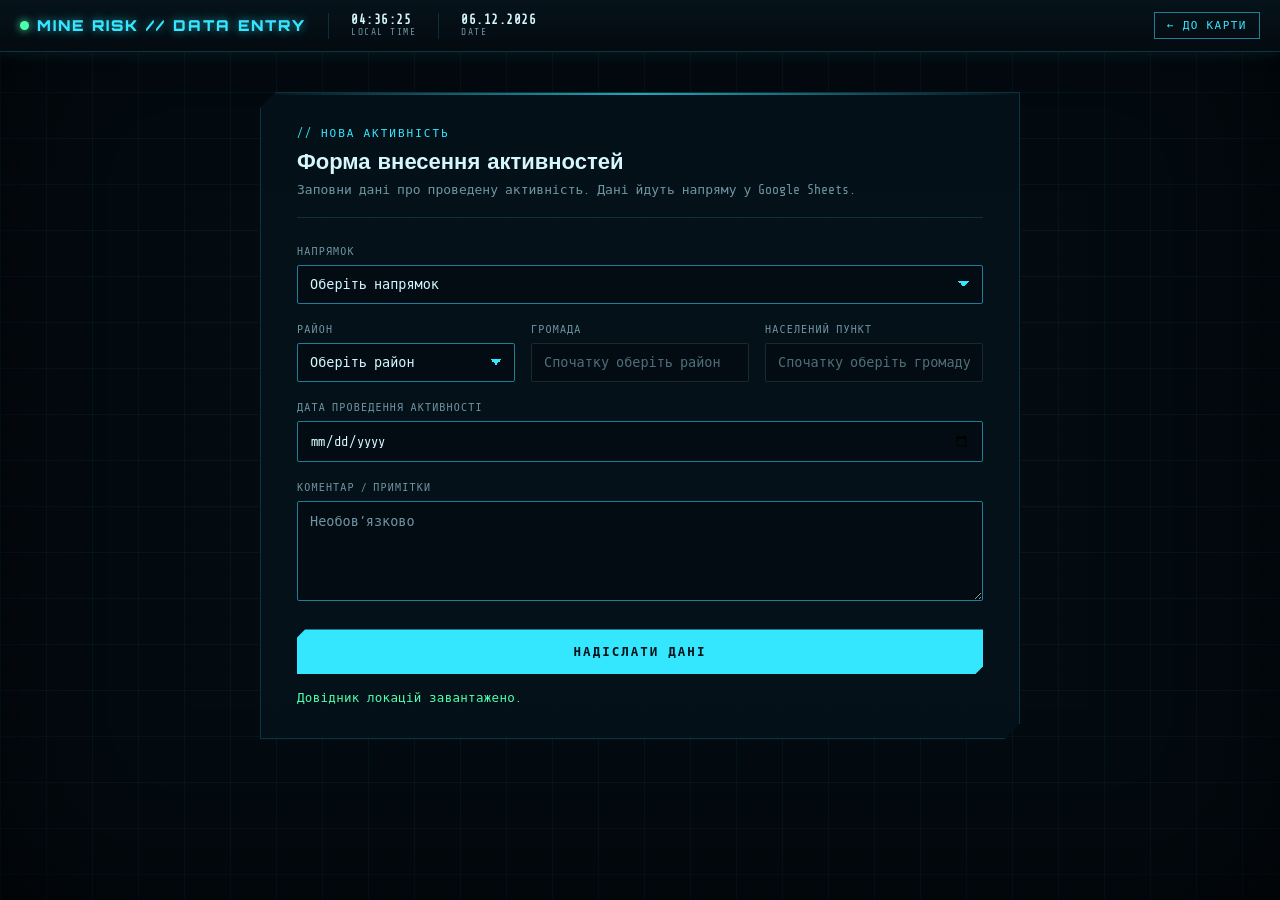
==== commit 76b1c477: "Update Open Graph and Twitter meta tags URLs" ====
--- a/form/index.html
+++ b/form/index.html
@@ -5,9 +5,9 @@
   <meta property="og:type" content="website" />
   <meta property="og:title" content="Форма внесення активностей — Activity Heatmap" />
   <meta property="og:description" content="Форма для внесення даних про активності організації в Харківській області." />
-  <meta property="og:url" content="https://kh-urcs.github.io/activity-heatmap/form/" />
-  <meta property="og:image" content="https://kh-urcs.github.io/activity-heatmap/assets/preview-form.jpg" />
-  <meta property="og:image:secure_url" content="https://kh-urcs.github.io/activity-heatmap/assets/preview-form.jpg" />
+  <meta property="og:url" content="https://deafinicio.github.io/activity-heatmap/form/" />
+  <meta property="og:image" content="https://deafinicio.github.io/activity-heatmap/assets/preview-form.jpg" />
+  <meta property="og:image:secure_url" content="https://deafinicio.github.io/activity-heatmap/assets/preview-form.jpg" />
   <meta property="og:image:type" content="image/jpeg" />
   <meta property="og:image:width" content="1200" />
   <meta property="og:image:height" content="630" />
@@ -17,7 +17,7 @@
   <meta name="twitter:card" content="summary_large_image" />
   <meta name="twitter:title" content="Форма внесення активностей — Activity Heatmap" />
   <meta name="twitter:description" content="Швидке внесення даних про активності організації." />
-  <meta name="twitter:image" content="https://kh-urcs.github.io/activity-heatmap/assets/preview-form.jpg" />
+  <meta name="twitter:image" content="https://deafinicio.github.io/activity-heatmap/assets/preview-form.jpg" />
 
   <meta charset="UTF-8" />
   <meta name="viewport" content="width=device-width, initial-scale=1.0" />
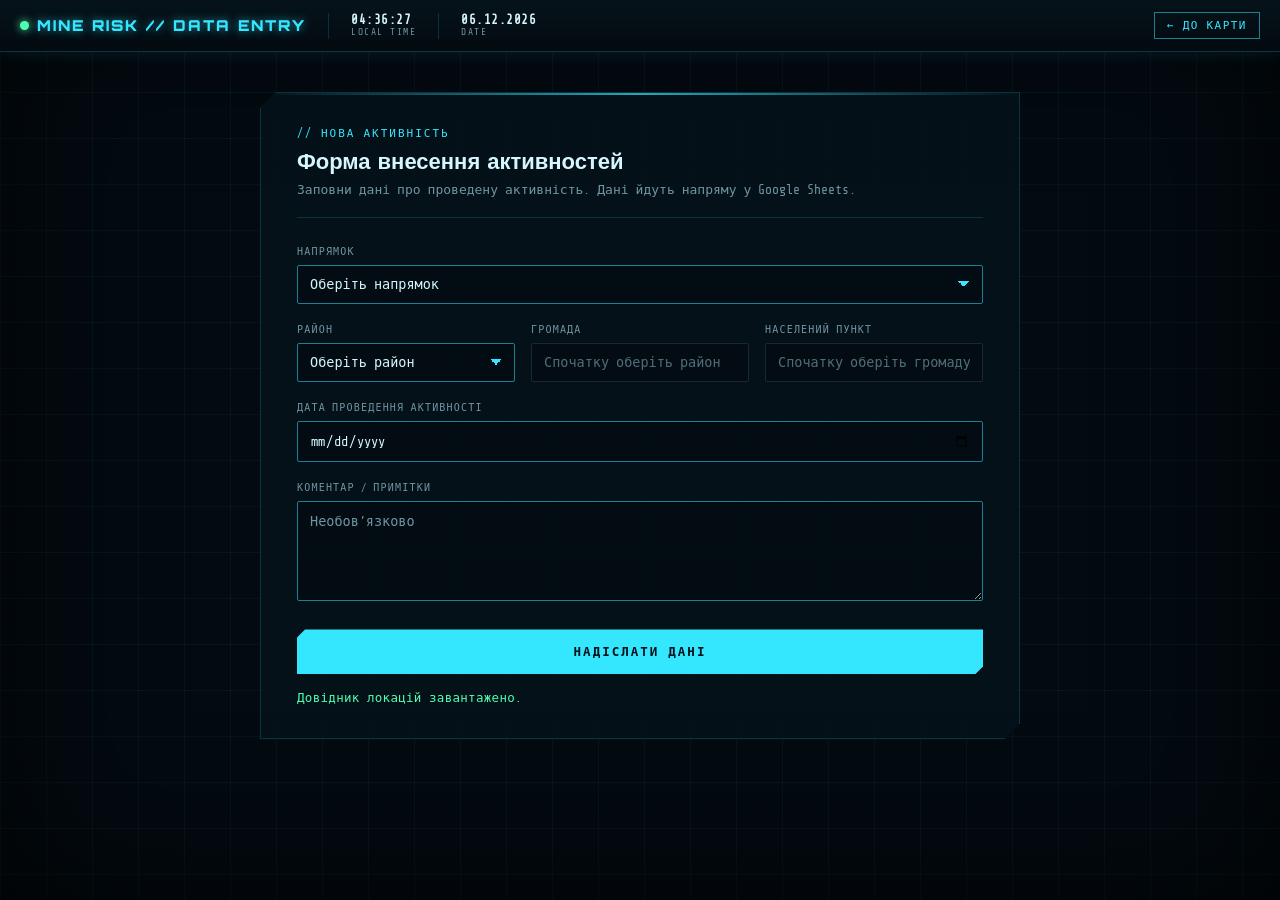
==== commit e0a3f6ae: "Update Open Graph and Twitter meta tags for form" ====
--- a/form/index.html
+++ b/form/index.html
@@ -5,9 +5,9 @@
   <meta property="og:type" content="website" />
   <meta property="og:title" content="Форма внесення активностей — Activity Heatmap" />
   <meta property="og:description" content="Форма для внесення даних про активності організації в Харківській області." />
-  <meta property="og:url" content="https://deafinicio.github.io/activity-heatmap/form/" />
-  <meta property="og:image" content="https://deafinicio.github.io/activity-heatmap/assets/preview-form.jpg" />
-  <meta property="og:image:secure_url" content="https://deafinicio.github.io/activity-heatmap/assets/preview-form.jpg" />
+  <meta property="og:url" content="https://deafinicio.github.io/mine-risk-map/form/" />
+  <meta property="og:image" content="https://deafinicio.github.io/mine-risk-map/assets/preview-form.jpg" />
+  <meta property="og:image:secure_url" content="https://deafinicio.github.io/mine-risk-map/assets/preview-form.jpg" />
   <meta property="og:image:type" content="image/jpeg" />
   <meta property="og:image:width" content="1200" />
   <meta property="og:image:height" content="630" />
@@ -17,7 +17,7 @@
   <meta name="twitter:card" content="summary_large_image" />
   <meta name="twitter:title" content="Форма внесення активностей — Activity Heatmap" />
   <meta name="twitter:description" content="Швидке внесення даних про активності організації." />
-  <meta name="twitter:image" content="https://deafinicio.github.io/activity-heatmap/assets/preview-form.jpg" />
+  <meta name="twitter:image" content="https://deafinicio.github.io/mine-risk-map/assets/preview-form.jpg" />
 
   <meta charset="UTF-8" />
   <meta name="viewport" content="width=device-width, initial-scale=1.0" />
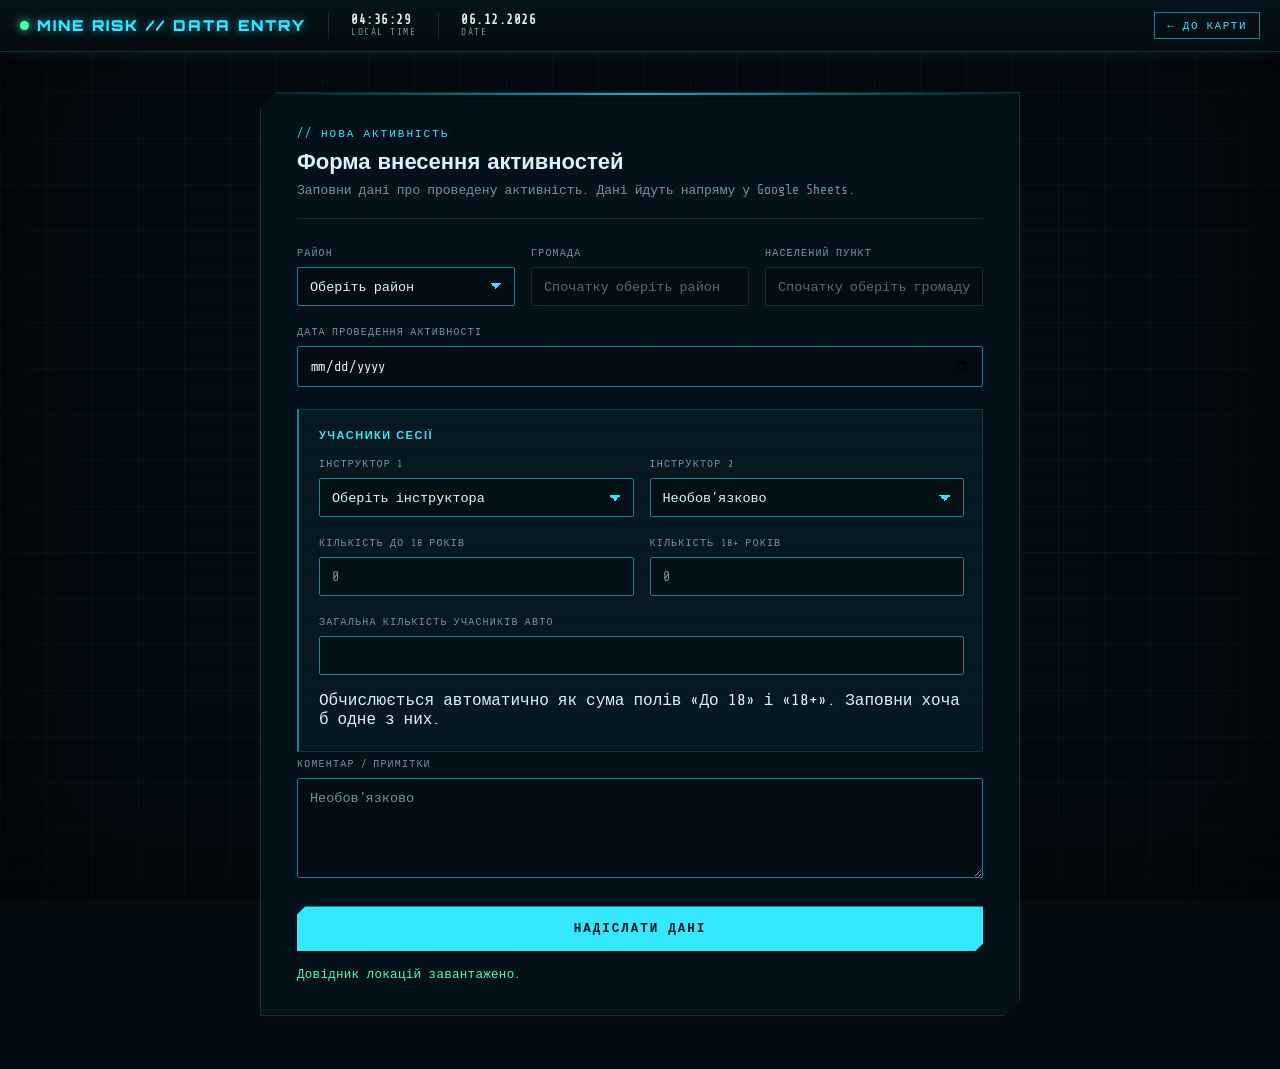
==== commit 294d01ed: "Refactor form fields for EORE and participants Removed direction selection dropdown and replaced it " ====
--- a/form/index.html
+++ b/form/index.html
@@ -56,17 +56,7 @@
     method="POST"
     target="hidden_iframe"
   >
-    <div class="field">
-      <label for="direction">Напрямок</label>
-      <select id="direction" name="direction" required>
-        <option value="">Оберіть напрямок</option>
-        <option value="EORE">EORE</option>
-        <option value="Напрямок 2">Напрямок 2</option>
-        <option value="Напрямок 3">Напрямок 3</option>
-        <option value="Напрямок 4">Напрямок 4</option>
-        <option value="Напрямок 5">Напрямок 5</option>
-      </select>
-    </div>
+    <input type="hidden" id="direction" name="direction" value="EORE" />
 
     <div class="field-row">
       <div class="field">
@@ -91,14 +81,13 @@
       </div>
     </div>
 
-    <div class="field">
+    <div class="field date-field">
       <label for="session_date">Дата проведення активності</label>
       <input type="date" id="session_date" name="session_date" required />
     </div>
 
-    <!-- Блок тільки для EORE -->
     <section id="eore-fields" class="conditional-section">
-      <div class="section-title">Поля для EORE</div>
+      <div class="section-title">Учасники сесії</div>
 
       <div class="field-row">
         <div class="field">
@@ -132,31 +121,22 @@
         </div>
       </div>
 
-      <div class="field-row three">
-        <div class="field">
-          <label for="participants_total">Загальна кількість учасників</label>
-          <input type="number" id="participants_total" name="participants_total" min="0" required />
-        </div>
-
+      <div class="field-row">
         <div class="field">
           <label for="participants_u18">Кількість до 18 років</label>
-          <input type="number" id="participants_u18" name="participants_u18" min="0" required />
+          <input type="number" id="participants_u18" name="participants_u18" min="0" step="1" placeholder="0" />
         </div>
 
         <div class="field">
           <label for="participants_18plus">Кількість 18+ років</label>
-          <input type="number" id="participants_18plus" name="participants_18plus" min="0" required />
+          <input type="number" id="participants_18plus" name="participants_18plus" min="0" step="1" placeholder="0" />
         </div>
       </div>
-    </section>
-
-    <!-- Блок для інших напрямків -->
-    <section id="other-direction-fields" class="conditional-section hidden">
-      <div class="section-title">Поля для інших напрямків</div>
 
       <div class="field">
-        <label for="beneficiaries_total">Кількість бенефіціарів</label>
-        <input type="number" id="beneficiaries_total" name="beneficiaries_total" min="0" />
+        <label for="participants_total">Загальна кількість учасників <span class="auto-tag">авто</span></label>
+        <input type="number" id="participants_total" name="participants_total" min="0" readonly />
+        <p class="field-hint">Обчислюється автоматично як сума полів «До 18» і «18+». Заповни хоча б одне з них.</p>
       </div>
     </section>
 
